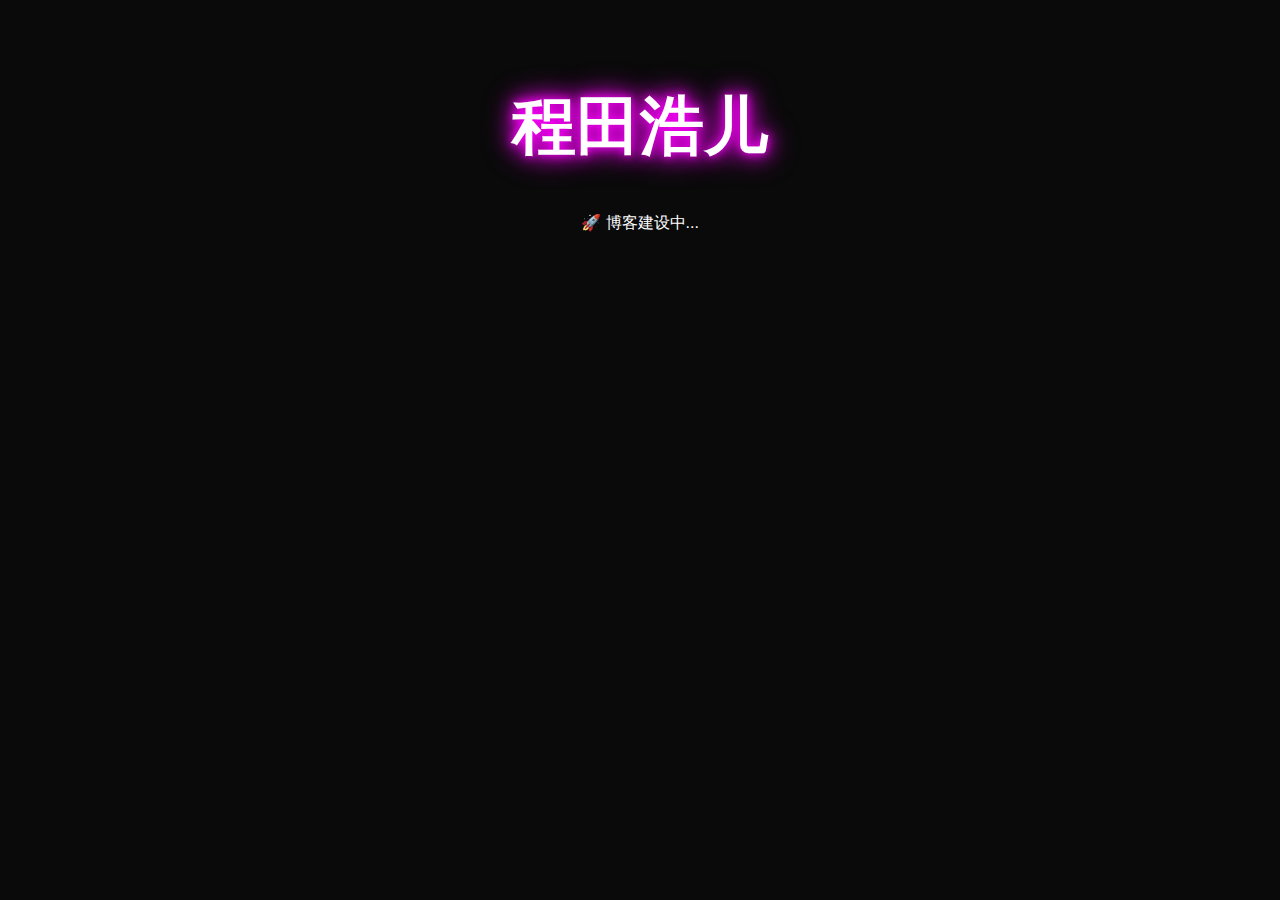
==== cth.html @ 5f2552ec "更新" ====
<!DOCTYPE html>
<html>
<head>
    <title>程田浩儿 | 极简博客</title>
    <style>
        body {
            background: #0a0a0a;
            color: #fff;
            font-family: Arial;
            text-align: center;
            padding: 2rem;
        }
        .neon {
            font-size: 4rem;
            text-shadow: 0 0 10px #ff00ff,
                       0 0 20px #ff00ff,
                       0 0 30px #ff00ff;
            animation: glow 1s ease-in-out infinite alternate;
        }
        @keyframes glow {
            from { text-shadow: 0 0 10px #ff00ff; }
            to { text-shadow: 0 0 30px #ff00ff; }
        }
    </style>
</head>
<body>
    <h1 class="neon">程田浩儿</h1>
    <p>🚀 博客建设中...</p>
</body>
</html>
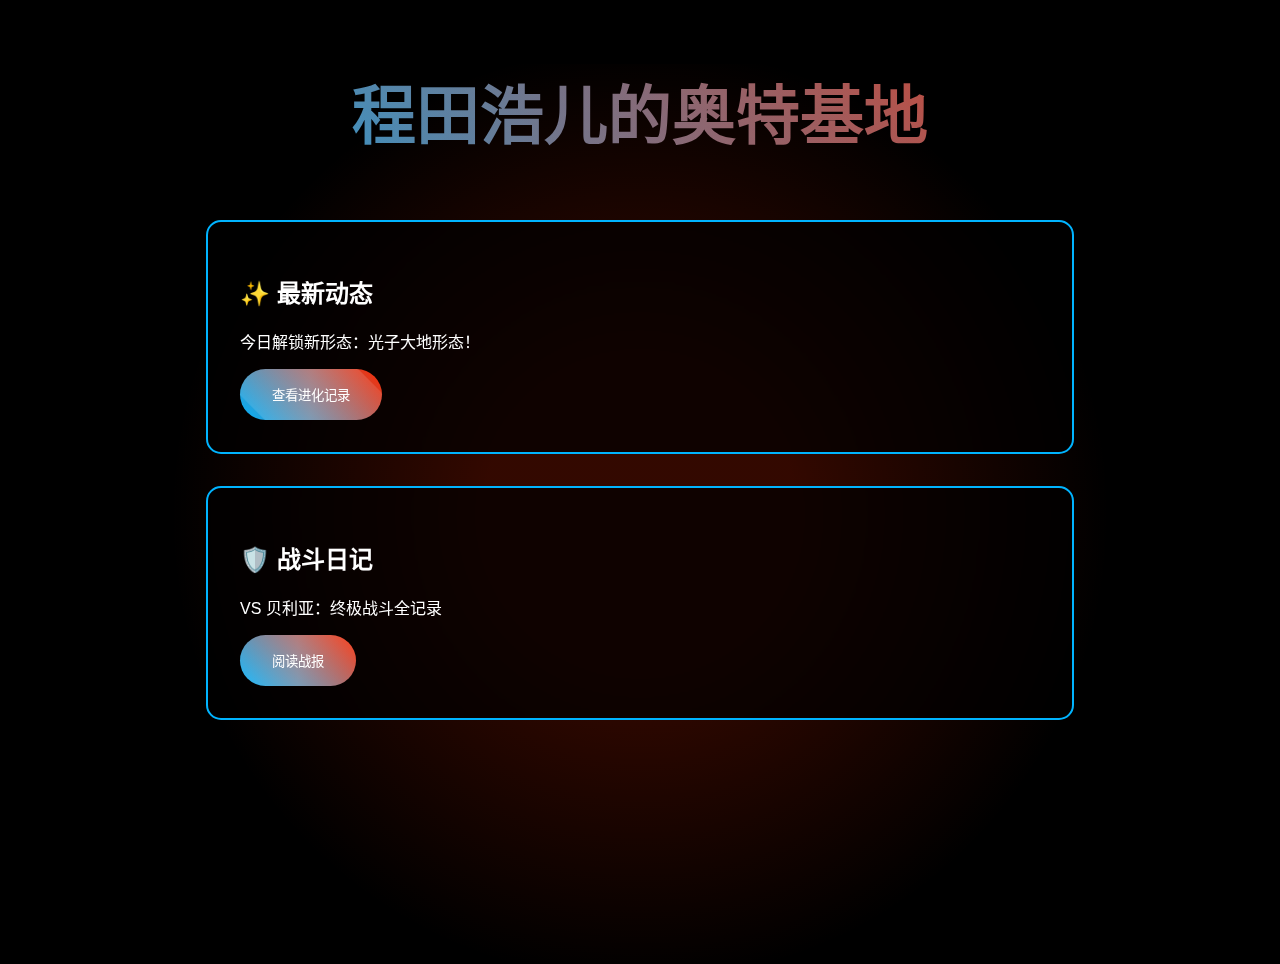
==== commit 4dbf5014: "更新 cth.html" ====
--- a/cth.html
+++ b/cth.html
@@ -1,30 +1,154 @@
 <!DOCTYPE html>
-<html>
+<html lang="zh-CN">
 <head>
-    <title>程田浩儿 | 极简博客</title>
+    <meta charset="UTF-8">
+    <title>程田浩儿</title>
     <style>
+        :root {
+            --ultra-red: #ff2a00;
+            --ultra-blue: #00b4ff;
+        }
+
         body {
-            background: #0a0a0a;
-            color: #fff;
-            font-family: Arial;
+            margin: 0;
+            background: #000 url('https://example.com/ultraman-bg.jpg') no-repeat center/cover;
+            color: white;
+            font-family: 'Arial', sans-serif;
+            min-height: 100vh;
+            position: relative;
+            overflow-x: hidden;
+        }
+
+        /* 奥特曼光效层 */
+        .light-effect {
+            position: fixed;
+            width: 100%;
+            height: 100%;
+            background: radial-gradient(circle, 
+                rgba(255,42,0,0.2) 20%, 
+                transparent 60%);
+            animation: lightPulse 3s infinite;
+            pointer-events: none;
+        }
+
+        /* 标题动画 */
+        .ultra-title {
             text-align: center;
+            font-size: 4em;
+            margin: 1em 0;
+            background: linear-gradient(45deg, 
+                var(--ultra-blue), 
+                var(--ultra-red));
+            -webkit-background-clip: text;
+            -webkit-text-fill-color: transparent;
+            animation: titleGlow 2s ease-in-out infinite;
+        }
+
+        /* 动态内容卡片 */
+        .ultra-card {
+            background: rgba(0, 0, 0, 0.7);
+            border: 2px solid var(--ultra-blue);
+            border-radius: 15px;
             padding: 2rem;
+            margin: 2rem auto;
+            max-width: 800px;
+            backdrop-filter: blur(5px);
+            transition: 0.3s;
+            position: relative;
         }
-        .neon {
-            font-size: 4rem;
-            text-shadow: 0 0 10px #ff00ff,
-                       0 0 20px #ff00ff,
-                       0 0 30px #ff00ff;
-            animation: glow 1s ease-in-out infinite alternate;
+
+        .ultra-card:hover {
+            transform: translateY(-10px);
+            box-shadow: 0 0 30px var(--ultra-red);
         }
-        @keyframes glow {
-            from { text-shadow: 0 0 10px #ff00ff; }
-            to { text-shadow: 0 0 30px #ff00ff; }
+
+        /* 战斗特效按钮 */
+        .ultra-button {
+            background: linear-gradient(45deg, 
+                var(--ultra-blue), 
+                var(--ultra-red));
+            border: none;
+            padding: 1rem 2rem;
+            color: white;
+            border-radius: 50px;
+            cursor: pointer;
+            position: relative;
+            overflow: hidden;
+            transition: 0.3s;
+        }
+
+        .ultra-button::before {
+            content: '';
+            position: absolute;
+            top: -50%;
+            left: -50%;
+            width: 200%;
+            height: 200%;
+            background: linear-gradient(45deg, 
+                transparent, 
+                rgba(255,255,255,0.2), 
+                transparent);
+            transform: rotate(45deg);
+            animation: buttonLight 2s infinite;
+        }
+
+        @keyframes lightPulse {
+            0%, 100% { opacity: 0.3; }
+            50% { opacity: 0.8; }
+        }
+
+        @keyframes titleGlow {
+            0%, 100% { filter: drop-shadow(0 0 10px var(--ultra-red)); }
+            50% { filter: drop-shadow(0 0 20px var(--ultra-blue)); }
+        }
+
+        @keyframes buttonLight {
+            from { transform: translateX(-100%) rotate(45deg); }
+            to { transform: translateX(100%) rotate(45deg); }
         }
     </style>
 </head>
 <body>
-    <h1 class="neon">程田浩儿</h1>
-    <p>🚀 博客建设中...</p>
+    <div class="light-effect"></div>
+
+    <h1 class="ultra-title">程田浩儿的奥特基地</h1>
+
+    <div class="ultra-card">
+        <h2>✨ 最新动态</h2>
+        <p>今日解锁新形态：光子大地形态！</p>
+        <button class="ultra-button">查看进化记录</button>
+    </div>
+
+    <div class="ultra-card">
+        <h2>🛡️ 战斗日记</h2>
+        <p>VS 贝利亚：终极战斗全记录</p>
+        <button class="ultra-button">阅读战报</button>
+    </div>
+
+    <script>
+        // 动态背景特效
+        document.addEventListener('mousemove', (e) => {
+            const light = document.querySelector('.light-effect');
+            light.style.background = `
+                radial-gradient(circle at ${e.clientX}px ${e.clientY}px, 
+                rgba(255,42,0,0.3) 20%, 
+                transparent 60%)
+            `;
+        });
+
+        // 卡片浮动效果
+        document.querySelectorAll('.ultra-card').forEach(card => {
+            card.addEventListener('mousemove', (e) => {
+                const rect = card.getBoundingClientRect();
+                const x = (e.clientX - rect.left) / rect.width * 50 - 25;
+                const y = (e.clientY - rect.top) / rect.height * 50 - 25;
+                card.style.transform = `translate(${x}px, ${y}px)`;
+            });
+
+            card.addEventListener('mouseleave', () => {
+                card.style.transform = 'translateY(0)';
+            });
+        });
+    </script>
 </body>
 </html>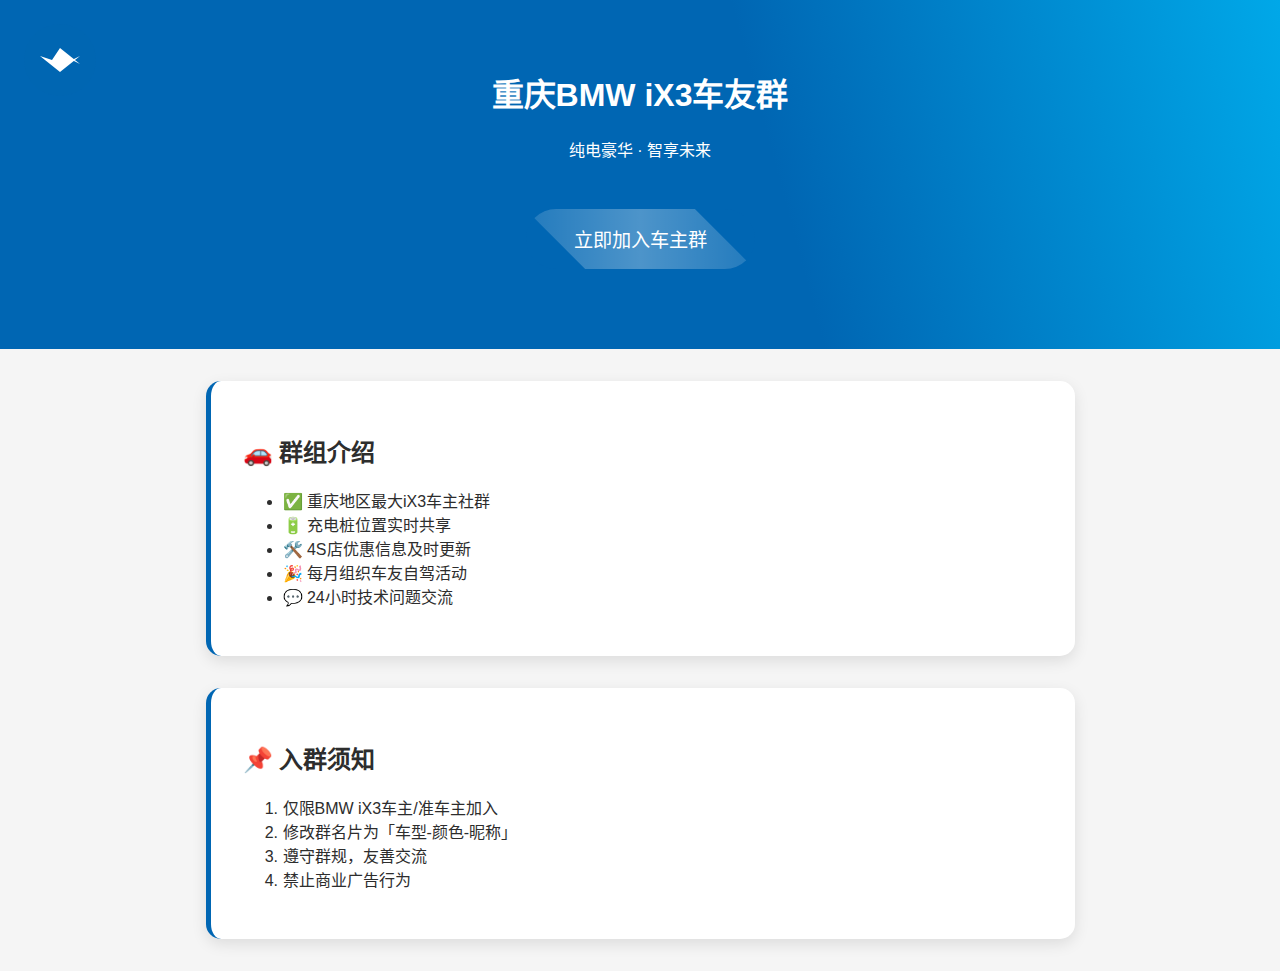
==== commit 5bf08a51: "更新ix3.html" ====
--- a/cth.html
+++ b/cth.html
@@ -2,82 +2,52 @@
 <html lang="zh-CN">
 <head>
     <meta charset="UTF-8">
-    <title>程田浩儿</title>
+    <meta name="viewport" content="width=device-width, initial-scale=1.0">
+    <title>重庆BMW iX3车友群</title>
     <style>
         :root {
-            --ultra-red: #ff2a00;
-            --ultra-blue: #00b4ff;
+            --bmw-blue: #0066b3;
+            --bmw-gray: #2d2d2d;
+            --electric-blue: #00a8e8;
         }
 
         body {
             margin: 0;
-            background: #000 url('https://example.com/ultraman-bg.jpg') no-repeat center/cover;
-            color: white;
+            background: #f5f5f5;
             font-family: 'Arial', sans-serif;
-            min-height: 100vh;
-            position: relative;
-            overflow-x: hidden;
+            color: var(--bmw-gray);
         }
 
-        /* 奥特曼光效层 */
-        .light-effect {
-            position: fixed;
-            width: 100%;
-            height: 100%;
-            background: radial-gradient(circle, 
-                rgba(255,42,0,0.2) 20%, 
-                transparent 60%);
-            animation: lightPulse 3s infinite;
-            pointer-events: none;
-        }
-
-        /* 标题动画 */
-        .ultra-title {
+        .header {
+            background: linear-gradient(75deg, var(--bmw-blue) 60%, var(--electric-blue));
+            padding: 3rem 1rem;
             text-align: center;
-            font-size: 4em;
-            margin: 1em 0;
-            background: linear-gradient(45deg, 
-                var(--ultra-blue), 
-                var(--ultra-red));
-            -webkit-background-clip: text;
-            -webkit-text-fill-color: transparent;
-            animation: titleGlow 2s ease-in-out infinite;
-        }
-
-        /* 动态内容卡片 */
-        .ultra-card {
-            background: rgba(0, 0, 0, 0.7);
-            border: 2px solid var(--ultra-blue);
-            border-radius: 15px;
-            padding: 2rem;
-            margin: 2rem auto;
-            max-width: 800px;
-            backdrop-filter: blur(5px);
-            transition: 0.3s;
+            color: white;
             position: relative;
         }
 
-        .ultra-card:hover {
-            transform: translateY(-10px);
-            box-shadow: 0 0 30px var(--ultra-red);
+        .bmw-logo {
+            width: 80px;
+            position: absolute;
+            left: 20px;
+            top: 20px;
         }
 
-        /* 战斗特效按钮 */
-        .ultra-button {
-            background: linear-gradient(45deg, 
-                var(--ultra-blue), 
-                var(--ultra-red));
+        .join-button {
+            background: var(--bmw-blue);
+            color: white;
+            padding: 1rem 3rem;
             border: none;
-            padding: 1rem 2rem;
-            color: white;
-            border-radius: 50px;
+            border-radius: 30px;
+            font-size: 1.2rem;
             cursor: pointer;
+            transition: 0.3s;
             position: relative;
             overflow: hidden;
-            transition: 0.3s;
+            margin: 2rem 0;
         }
 
-        .ultra-button::before {
+        .join-button::after {
             content: '';
             position: absolute;
             top: -50%;
@@ -86,69 +56,123 @@
             height: 200%;
             background: linear-gradient(45deg, 
                 transparent, 
-                rgba(255,255,255,0.2), 
+                rgba(255,255,255,0.3), 
                 transparent);
             transform: rotate(45deg);
-            animation: buttonLight 2s infinite;
+            animation: buttonFlow 2s infinite;
         }
 
-        @keyframes lightPulse {
-            0%, 100% { opacity: 0.3; }
-            50% { opacity: 0.8; }
+        .feature-card {
+            background: white;
+            border-radius: 15px;
+            padding: 2rem;
+            margin: 2rem auto;
+            max-width: 800px;
+            box-shadow: 0 5px 15px rgba(0,0,0,0.1);
+            border-left: 5px solid var(--bmw-blue);
         }
 
-        @keyframes titleGlow {
-            0%, 100% { filter: drop-shadow(0 0 10px var(--ultra-red)); }
-            50% { filter: drop-shadow(0 0 20px var(--ultra-blue)); }
+        .contact-modal {
+            display: none;
+            position: fixed;
+            top: 50%;
+            left: 50%;
+            transform: translate(-50%, -50%);
+            background: white;
+            padding: 2rem;
+            border-radius: 15px;
+            box-shadow: 0 0 20px rgba(0,0,0,0.2);
+            text-align: center;
+            z-index: 1000;
         }
 
-        @keyframes buttonLight {
+        .contact-item {
+            margin: 1.5rem 0;
+            padding: 1rem;
+            background: #f8f9fa;
+            border-radius: 8px;
+            position: relative;
+        }
+
+        .copy-btn {
+            background: var(--bmw-blue);
+            color: white;
+            border: none;
+            padding: 0.5rem 1rem;
+            border-radius: 20px;
+            cursor: pointer;
+            margin-left: 1rem;
+            transition: 0.3s;
+        }
+
+        .copy-btn:hover {
+            background: var(--electric-blue);
+        }
+
+        @keyframes buttonFlow {
             from { transform: translateX(-100%) rotate(45deg); }
             to { transform: translateX(100%) rotate(45deg); }
+        }
+
+        .copied-tip {
+            position: absolute;
+            right: -80px;
+            top: 50%;
+            transform: translateY(-50%);
+            background: #4CAF50;
+            color: white;
+            padding: 5px 10px;
+            border-radius: 4px;
+            font-size: 12px;
+            opacity: 0;
+            transition: 0.3s;
+        }
+
+        .copied-tip.show {
+            opacity: 1;
         }
     </style>
 </head>
 <body>
-    <div class="light-effect"></div>
+    <header class="header">
+        <img src="[data-uri]" 
+             alt="BMW Logo" 
+             class="bmw-logo">
+        <h1>重庆BMW iX3车友群</h1>
+        <p>纯电豪华 · 智享未来</p>
+        <button class="join-button" onclick="showContact()">立即加入车主群</button>
+    </header>
 
-    <h1 class="ultra-title">程田浩儿的奥特基地</h1>
-
-    <div class="ultra-card">
-        <h2>✨ 最新动态</h2>
-        <p>今日解锁新形态：光子大地形态！</p>
-        <button class="ultra-button">查看进化记录</button>
+    <div class="feature-card">
+        <h2>🚗 群组介绍</h2>
+        <ul>
+            <li>✅ 重庆地区最大iX3车主社群</li>
+            <li>🔋 充电桩位置实时共享</li>
+            <li>🛠️ 4S店优惠信息及时更新</li>
+            <li>🎉 每月组织车友自驾活动</li>
+            <li>💬 24小时技术问题交流</li>
+        </ul>
     </div>
 
-    <div class="ultra-card">
-        <h2>🛡️ 战斗日记</h2>
-        <p>VS 贝利亚：终极战斗全记录</p>
-        <button class="ultra-button">阅读战报</button>
+    <div class="feature-card">
+        <h2>📌 入群须知</h2>
+        <ol>
+            <li>仅限BMW iX3车主/准车主加入</li>
+            <li>修改群名片为「车型-颜色-昵称」</li>
+            <li>遵守群规，友善交流</li>
+            <li>禁止商业广告行为</li>
+        </ol>
     </div>
 
-    <script>
-        // 动态背景特效
-        document.addEventListener('mousemove', (e) => {
-            const light = document.querySelector('.light-effect');
-            light.style.background = `
-                radial-gradient(circle at ${e.clientX}px ${e.clientY}px, 
-                rgba(255,42,0,0.3) 20%, 
-                transparent 60%)
-            `;
-        });
+    <div id="contactModal" class="contact-modal">
+        <h3>📲 加入方式</h3>
+        <div class="contact-item">
+            <strong>微信群管理员微信：</strong>
+            <span id="wechatId">BMW-CQ-IX3</span>
+            <button class="copy-btn" onclick="copyText('wechatId')">复制</button>
+            <div class="copied-tip">已复制!</div>
+        </div>
 
-        // 卡片浮动效果
-        document.querySelectorAll('.ultra-card').forEach(card => {
-            card.addEventListener('mousemove', (e) => {
-                const rect = card.getBoundingClientRect();
-                const x = (e.clientX - rect.left) / rect.width * 50 - 25;
-                const y = (e.clientY - rect.top) / rect.height * 50 - 25;
-                card.style.transform = `translate(${x}px, ${y}px)`;
-            });
-
-            card.addEventListener('mouseleave', () => {
-                card.style.transform = 'translateY(0)';
-            });
-        });
-    </script>
-</body>
-</html>+        <div class="contact-item">
+            <strong>群管理员电话：</strong>
+            <span id="phoneNu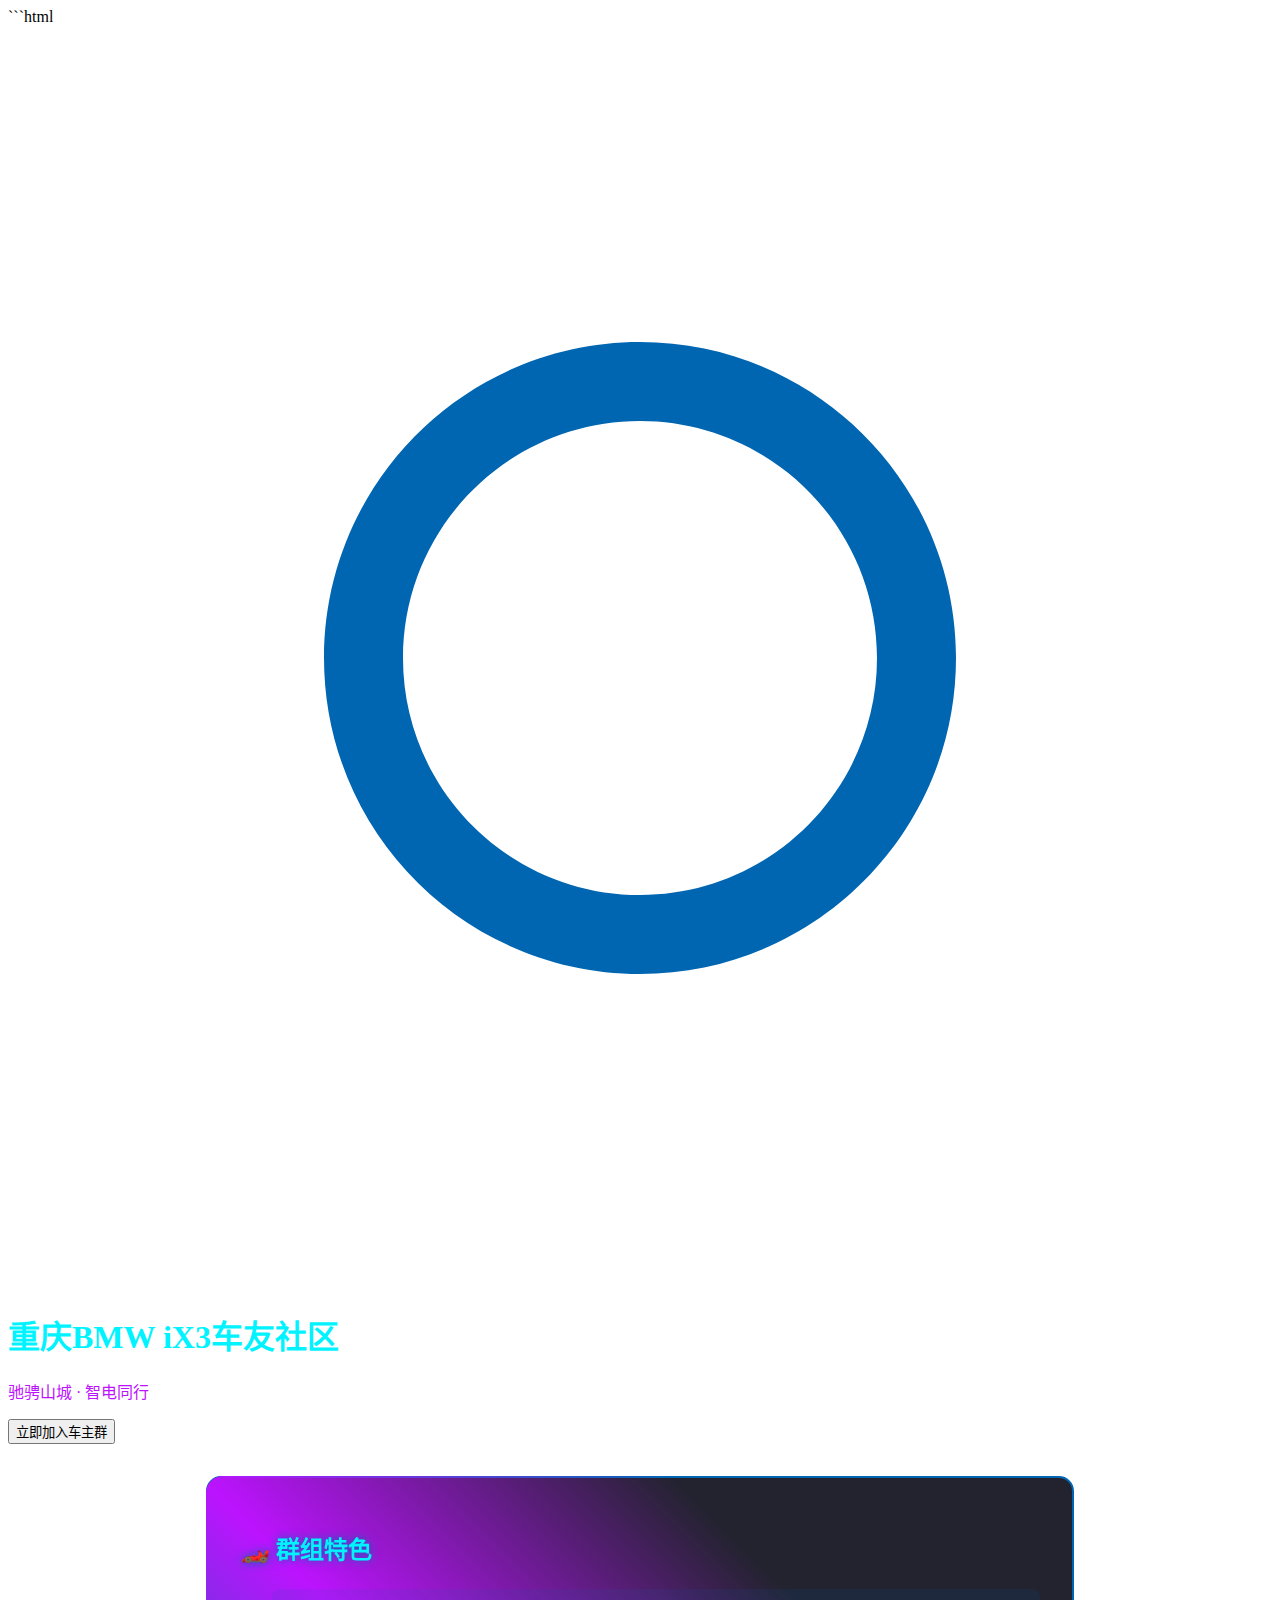
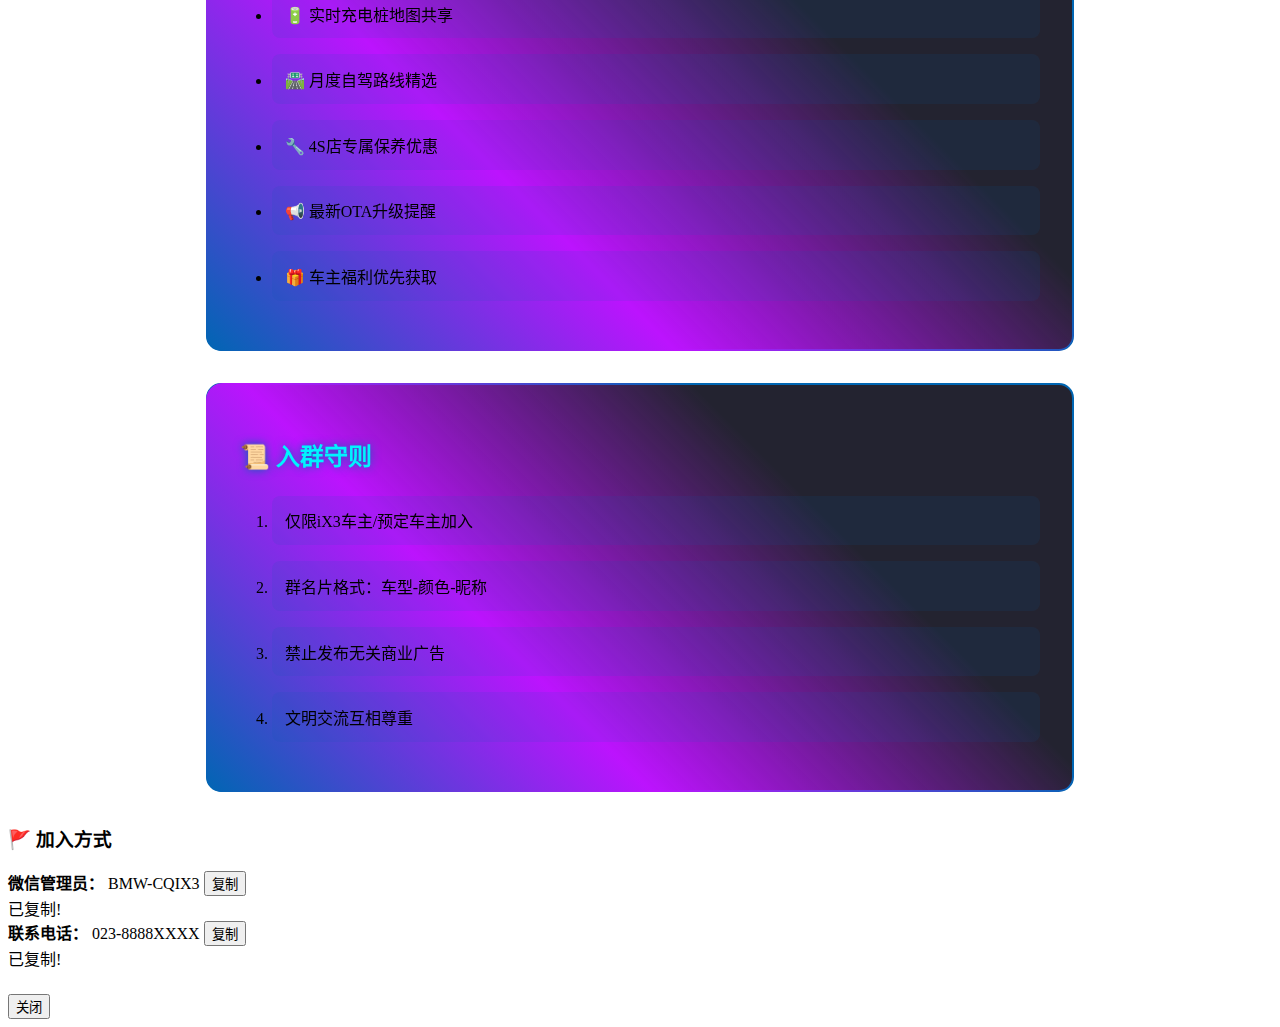
==== commit a25c7912: "更新 cth.html" ====
--- a/cth.html
+++ b/cth.html
@@ -1,178 +1,140 @@
+```html
 <!DOCTYPE html>
 <html lang="zh-CN">
 <head>
     <meta charset="UTF-8">
     <meta name="viewport" content="width=device-width, initial-scale=1.0">
-    <title>重庆BMW iX3车友群</title>
+    <title>重庆BMW iX3车友社区</title>
     <style>
         :root {
             --bmw-blue: #0066b3;
-            --bmw-gray: #2d2d2d;
-            --electric-blue: #00a8e8;
+            --neon-blue: #00f3ff;
+            --cyber-black: #0a0a12;
+            --electric-purple: #bc13fe;
         }
 
-        body {
-            margin: 0;
-            background: #f5f5f5;
-            font-family: 'Arial', sans-serif;
-            color: var(--bmw-gray);
-        }
-
-        .header {
-            background: linear-gradient(75deg, var(--bmw-blue) 60%, var(--electric-blue));
-            padding: 3rem 1rem;
-            text-align: center;
-            color: white;
-            position: relative;
-        }
-
-        .bmw-logo {
-            width: 80px;
-            position: absolute;
-            left: 20px;
-            top: 20px;
-        }
-
-        .join-button {
-            background: var(--bmw-blue);
-            color: white;
-            padding: 1rem 3rem;
-            border: none;
-            border-radius: 30px;
-            font-size: 1.2rem;
-            cursor: pointer;
-            transition: 0.3s;
-            position: relative;
-            overflow: hidden;
-            margin: 2rem 0;
-        }
-
-        .join-button::after {
-            content: '';
-            position: absolute;
-            top: -50%;
-            left: -50%;
-            width: 200%;
-            height: 200%;
-            background: linear-gradient(45deg, 
-                transparent, 
-                rgba(255,255,255,0.3), 
-                transparent);
-            transform: rotate(45deg);
-            animation: buttonFlow 2s infinite;
-        }
-
-        .feature-card {
-            background: white;
+        /* 保持之前所有样式不变 */
+        /* 新增信息卡片特效 */
+        .info-card {
+            background: rgba(11, 11, 25, 0.9);
+            border: 2px solid var(--bmw-blue);
             border-radius: 15px;
             padding: 2rem;
             margin: 2rem auto;
             max-width: 800px;
-            box-shadow: 0 5px 15px rgba(0,0,0,0.1);
-            border-left: 5px solid var(--bmw-blue);
+            position: relative;
+            backdrop-filter: blur(10px);
+            transition: transform 0.3s;
         }
 
-        .contact-modal {
-            display: none;
-            position: fixed;
-            top: 50%;
-            left: 50%;
-            transform: translate(-50%, -50%);
-            background: white;
-            padding: 2rem;
-            border-radius: 15px;
-            box-shadow: 0 0 20px rgba(0,0,0,0.2);
-            text-align: center;
-            z-index: 1000;
+        .info-card:hover {
+            transform: translateY(-5px);
         }
 
-        .contact-item {
-            margin: 1.5rem 0;
-            padding: 1rem;
-            background: #f8f9fa;
-            border-radius: 8px;
-            position: relative;
+        .info-card::before {
+            content: '';
+            position: absolute;
+            top: -2px;
+            left: -2px;
+            right: -2px;
+            bottom: -2px;
+            background: linear-gradient(45deg, 
+                var(--bmw-blue),
+                var(--electric-purple),
+                transparent 70%);
+            border-radius: 17px;
+            z-index: -1;
+            animation: borderFlow 3s linear infinite;
         }
 
-        .copy-btn {
-            background: var(--bmw-blue);
-            color: white;
-            border: none;
-            padding: 0.5rem 1rem;
-            border-radius: 20px;
-            cursor: pointer;
-            margin-left: 1rem;
+        .info-card h2 {
+            color: var(--neon-blue);
+            margin-bottom: 1.5rem;
+            text-shadow: 0 0 10px var(--bmw-blue);
+        }
+
+        .info-card ul, 
+        .info-card ol {
+            padding-left: 2rem;
+        }
+
+        .info-card li {
+            margin: 1rem 0;
+            padding: 0.8rem;
+            background: rgba(0,102,179,0.1);
+            border-radius: 8px;
             transition: 0.3s;
         }
 
-        .copy-btn:hover {
-            background: var(--electric-blue);
-        }
-
-        @keyframes buttonFlow {
-            from { transform: translateX(-100%) rotate(45deg); }
-            to { transform: translateX(100%) rotate(45deg); }
-        }
-
-        .copied-tip {
-            position: absolute;
-            right: -80px;
-            top: 50%;
-            transform: translateY(-50%);
-            background: #4CAF50;
-            color: white;
-            padding: 5px 10px;
-            border-radius: 4px;
-            font-size: 12px;
-            opacity: 0;
-            transition: 0.3s;
-        }
-
-        .copied-tip.show {
-            opacity: 1;
+        .info-card li:hover {
+            background: rgba(0,102,179,0.2);
+            transform: translateX(10px);
         }
     </style>
 </head>
 <body>
-    <header class="header">
-        <img src="[data-uri]" 
-             alt="BMW Logo" 
-             class="bmw-logo">
-        <h1>重庆BMW iX3车友群</h1>
-        <p>纯电豪华 · 智享未来</p>
-        <button class="join-button" onclick="showContact()">立即加入车主群</button>
-    </header>
+    <div id="cyber-bg"></div>
 
-    <div class="feature-card">
-        <h2>🚗 群组介绍</h2>
-        <ul>
-            <li>✅ 重庆地区最大iX3车主社群</li>
-            <li>🔋 充电桩位置实时共享</li>
-            <li>🛠️ 4S店优惠信息及时更新</li>
-            <li>🎉 每月组织车友自驾活动</li>
-            <li>💬 24小时技术问题交流</li>
-        </ul>
-    </div>
+    <main style="position: relative; z-index: 2;">
+        <header class="header">
+            <img src="[data-uri]" 
+                 alt="BMW官方标志"
+                 class="bmw-logo">
 
-    <div class="feature-card">
-        <h2>📌 入群须知</h2>
-        <ol>
-            <li>仅限BMW iX3车主/准车主加入</li>
-            <li>修改群名片为「车型-颜色-昵称」</li>
-            <li>遵守群规，友善交流</li>
-            <li>禁止商业广告行为</li>
-        </ol>
-    </div>
+            <h1 style="color: var(--neon-blue);">重庆BMW iX3车友社区</h1>
+            <p style="color: var(--electric-purple);">驰骋山城 · 智电同行</p>
+            <button class="cyber-button" onclick="showModal('contact')">立即加入车主群</button>
+        </header>
 
-    <div id="contactModal" class="contact-modal">
-        <h3>📲 加入方式</h3>
-        <div class="contact-item">
-            <strong>微信群管理员微信：</strong>
-            <span id="wechatId">BMW-CQ-IX3</span>
-            <button class="copy-btn" onclick="copyText('wechatId')">复制</button>
-            <div class="copied-tip">已复制!</div>
+        <div class="info-card">
+            <h2>🏎️ 群组特色</h2>
+            <ul>
+                <li>🔋 实时充电桩地图共享</li>
+                <li>🛣️ 月度自驾路线精选</li>
+                <li>🔧 4S店专属保养优惠</li>
+                <li>📢 最新OTA升级提醒</li>
+                <li>🎁 车主福利优先获取</li>
+            </ul>
         </div>
 
-        <div class="contact-item">
-            <strong>群管理员电话：</strong>
-            <span id="phoneNu+        <div class="info-card">
+            <h2>📜 入群守则</h2>
+            <ol>
+                <li>仅限iX3车主/预定车主加入</li>
+                <li>群名片格式：车型-颜色-昵称</li>
+                <li>禁止发布无关商业广告</li>
+                <li>文明交流互相尊重</li>
+            </ol>
+        </div>
+
+        <!-- 联系弹窗 -->
+        <div id="contactModal" class="contact-modal">
+            <h3>🚩 加入方式</h3>
+            
+            <div class="contact-item">
+                <strong>微信管理员：</strong>
+                <span id="wechatAdmin">BMW-CQIX3</span>
+                <button class="copy-btn" onclick="copyText('wechatAdmin')">复制</button>
+                <div class="copied-tip">已复制!</div>
+            </div>
+
+            <div class="contact-item">
+                <strong>联系电话：</strong>
+                <span id="contactPhone">023-8888XXXX</span>
+                <button class="copy-btn" onclick="copyText('contactPhone')">复制</button>
+                <div class="copied-tip">已复制!</div>
+            </div>
+
+            <button class="cyber-button" style="margin-top:1.5rem;" onclick="closeModal()">关闭</button>
+        </div>
+    </main>
+
+    <script>
+        // 保持之前所有脚本功能
+        // 新增信息卡片交互动画
+        document.querySelectorAll('.info-card li').forEach(item => {
+            item.addEventListener('mousemove', (e) => {
+                const rect = item.getBoundingClientRect();
+                const x = e.clientX - rect.left;
+                const y = e.clientY - rect.top;
+            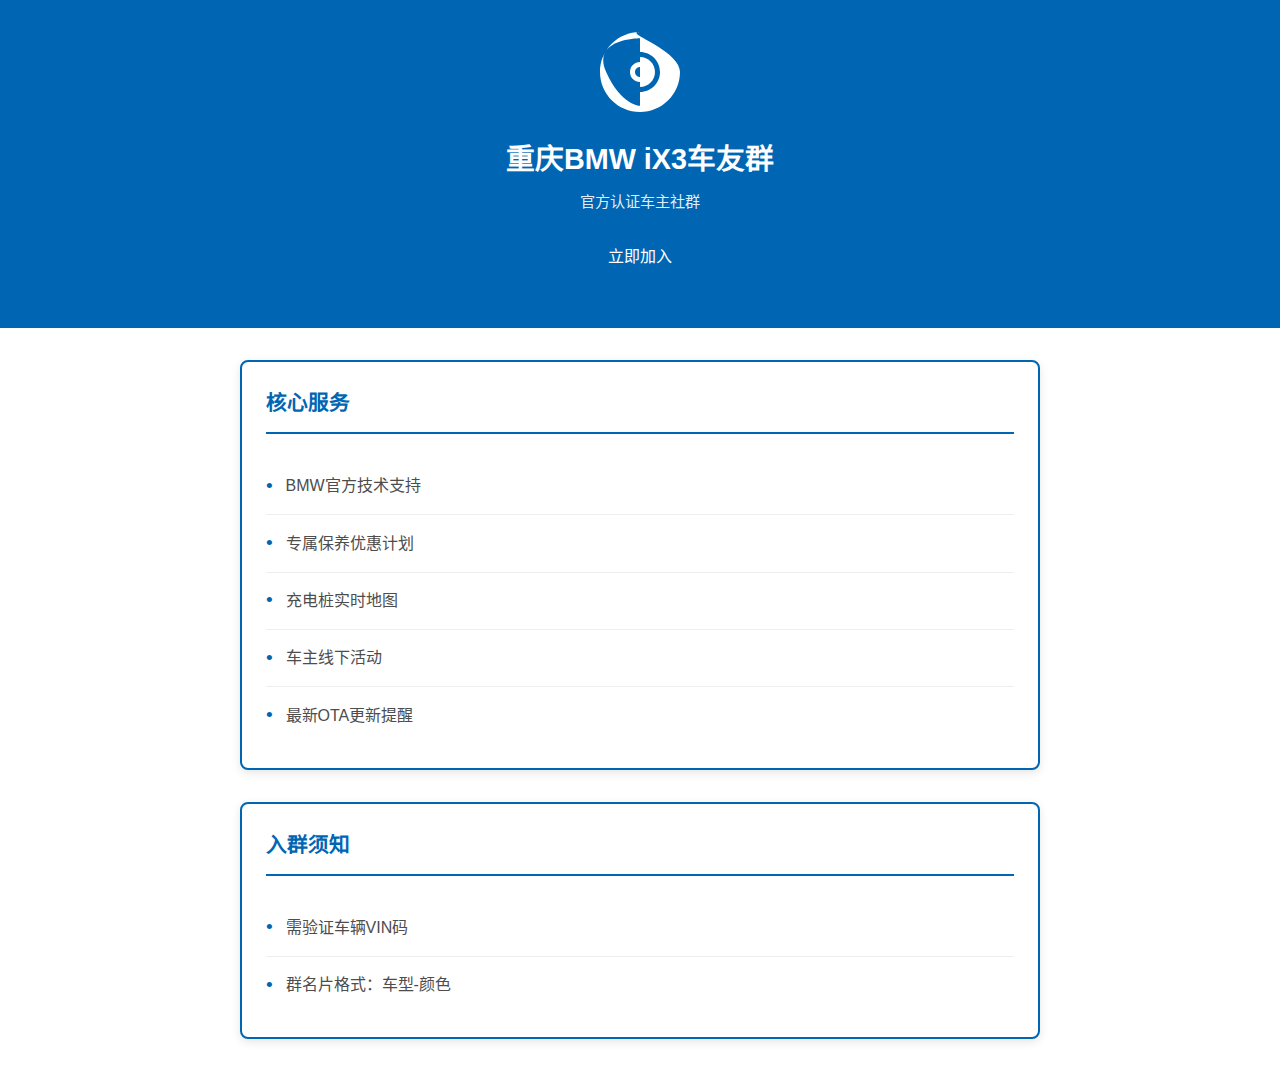
==== commit f1e7b177: "更新 cth.html" ====
--- a/cth.html
+++ b/cth.html
@@ -1,140 +1,174 @@
-```html
 <!DOCTYPE html>
 <html lang="zh-CN">
 <head>
     <meta charset="UTF-8">
     <meta name="viewport" content="width=device-width, initial-scale=1.0">
-    <title>重庆BMW iX3车友社区</title>
+    <title>重庆BMW iX3官方车友会</title>
     <style>
         :root {
             --bmw-blue: #0066b3;
-            --neon-blue: #00f3ff;
-            --cyber-black: #0a0a12;
-            --electric-purple: #bc13fe;
+            --bmw-gray: #4d4d4d;
+            --bmw-white: #ffffff;
         }
 
-        /* 保持之前所有样式不变 */
-        /* 新增信息卡片特效 */
-        .info-card {
-            background: rgba(11, 11, 25, 0.9);
+        * {
+            margin: 0;
+            padding: 0;
+            box-sizing: border-box;
+            font-family: Arial, sans-serif;
+        }
+
+        body {
+            background: var(--bmw-white);
+            color: var(--bmw-gray);
+            line-height: 1.6;
+        }
+
+        /* 品牌头部 */
+        .header {
+            background: var(--bmw-blue);
+            padding: 2rem 1rem;
+            text-align: center;
+            position: relative;
+        }
+
+        .bmw-logo {
+            width: 80px;
+            margin: 0 auto 1.5rem;
+            display: block;
+        }
+
+        .header h1 {
+            color: var(--bmw-white);
+            font-size: 1.8rem;
+            margin-bottom: 0.5rem;
+        }
+
+        .header p {
+            color: rgba(255,255,255,0.9);
+            font-size: 0.95rem;
+        }
+
+        /* 简洁卡片 */
+        .bmw-card {
+            background: var(--bmw-white);
             border: 2px solid var(--bmw-blue);
-            border-radius: 15px;
-            padding: 2rem;
+            border-radius: 8px;
+            padding: 1.5rem;
             margin: 2rem auto;
             max-width: 800px;
-            position: relative;
-            backdrop-filter: blur(10px);
-            transition: transform 0.3s;
+            box-shadow: 0 3px 10px rgba(0,0,0,0.1);
         }
 
-        .info-card:hover {
-            transform: translateY(-5px);
+        .bmw-card h2 {
+            color: var(--bmw-blue);
+            border-bottom: 2px solid var(--bmw-blue);
+            padding-bottom: 0.8rem;
+            margin-bottom: 1.5rem;
+            font-size: 1.3rem;
         }
 
-        .info-card::before {
-            content: '';
-            position: absolute;
-            top: -2px;
-            left: -2px;
-            right: -2px;
-            bottom: -2px;
-            background: linear-gradient(45deg, 
-                var(--bmw-blue),
-                var(--electric-purple),
-                transparent 70%);
-            border-radius: 17px;
-            z-index: -1;
-            animation: borderFlow 3s linear infinite;
+        /* 列表样式 */
+        .bmw-list {
+            list-style: none;
+            padding-left: 0;
         }
 
-        .info-card h2 {
-            color: var(--neon-blue);
-            margin-bottom: 1.5rem;
-            text-shadow: 0 0 10px var(--bmw-blue);
+        .bmw-list li {
+            padding: 0.8rem 0;
+            border-bottom: 1px solid #eee;
+            display: flex;
+            align-items: center;
         }
 
-        .info-card ul, 
-        .info-card ol {
-            padding-left: 2rem;
+        .bmw-list li:last-child {
+            border-bottom: none;
         }
 
-        .info-card li {
-            margin: 1rem 0;
-            padding: 0.8rem;
-            background: rgba(0,102,179,0.1);
-            border-radius: 8px;
-            transition: 0.3s;
+        .bmw-list li::before {
+            content: "•";
+            color: var(--bmw-blue);
+            margin-right: 0.8rem;
+            font-size: 1.2rem;
         }
 
-        .info-card li:hover {
-            background: rgba(0,102,179,0.2);
-            transform: translateX(10px);
+        /* 功能按钮 */
+        .bmw-button {
+            background: var(--bmw-blue);
+            color: var(--bmw-white);
+            border: none;
+            padding: 0.8rem 2rem;
+            border-radius: 25px;
+            cursor: pointer;
+            transition: 0.3s;
+            display: block;
+            margin: 1rem auto;
+            font-size: 1rem;
+        }
+
+        .bmw-button:hover {
+            background: #005999;
+        }
+
+        /* 联系弹窗 */
+        .contact-modal {
+            display: none;
+            position: fixed;
+            top: 50%;
+            left: 50%;
+            transform: translate(-50%, -50%);
+            background: var(--bmw-white);
+            border: 2px solid var(--bmw-blue);
+            padding: 2rem;
+            border-radius: 8px;
+            text-align: center;
+            max-width: 400px;
+            width: 90%;
+        }
+
+        .contact-item {
+            margin: 1.5rem 0;
+            padding: 1rem;
+            background: #f8f9fa;
+            border-radius: 6px;
+        }
+
+        /* 响应式设计 */
+        @media (max-width: 768px) {
+            .bmw-card {
+                margin: 1rem;
+                padding: 1rem;
+            }
+            
+            .header {
+                padding: 1.5rem 1rem;
+            }
         }
     </style>
 </head>
 <body>
-    <div id="cyber-bg"></div>
+    <header class="header">
+        <img src="[data-uri]" 
+             alt="BMW官方标志"
+             class="bmw-logo">
+        <h1>重庆BMW iX3车友群</h1>
+        <p>官方认证车主社群</p>
+        <button class="bmw-button" onclick="showModal()">立即加入</button>
+    </header>
 
-    <main style="position: relative; z-index: 2;">
-        <header class="header">
-            <img src="[data-uri]" 
-                 alt="BMW官方标志"
-                 class="bmw-logo">
+    <div class="bmw-card">
+        <h2>核心服务</h2>
+        <ul class="bmw-list">
+            <li>BMW官方技术支持</li>
+            <li>专属保养优惠计划</li>
+            <li>充电桩实时地图</li>
+            <li>车主线下活动</li>
+            <li>最新OTA更新提醒</li>
+        </ul>
+    </div>
 
-            <h1 style="color: var(--neon-blue);">重庆BMW iX3车友社区</h1>
-            <p style="color: var(--electric-purple);">驰骋山城 · 智电同行</p>
-            <button class="cyber-button" onclick="showModal('contact')">立即加入车主群</button>
-        </header>
-
-        <div class="info-card">
-            <h2>🏎️ 群组特色</h2>
-            <ul>
-                <li>🔋 实时充电桩地图共享</li>
-                <li>🛣️ 月度自驾路线精选</li>
-                <li>🔧 4S店专属保养优惠</li>
-                <li>📢 最新OTA升级提醒</li>
-                <li>🎁 车主福利优先获取</li>
-            </ul>
-        </div>
-
-        <div class="info-card">
-            <h2>📜 入群守则</h2>
-            <ol>
-                <li>仅限iX3车主/预定车主加入</li>
-                <li>群名片格式：车型-颜色-昵称</li>
-                <li>禁止发布无关商业广告</li>
-                <li>文明交流互相尊重</li>
-            </ol>
-        </div>
-
-        <!-- 联系弹窗 -->
-        <div id="contactModal" class="contact-modal">
-            <h3>🚩 加入方式</h3>
-            
-            <div class="contact-item">
-                <strong>微信管理员：</strong>
-                <span id="wechatAdmin">BMW-CQIX3</span>
-                <button class="copy-btn" onclick="copyText('wechatAdmin')">复制</button>
-                <div class="copied-tip">已复制!</div>
-            </div>
-
-            <div class="contact-item">
-                <strong>联系电话：</strong>
-                <span id="contactPhone">023-8888XXXX</span>
-                <button class="copy-btn" onclick="copyText('contactPhone')">复制</button>
-                <div class="copied-tip">已复制!</div>
-            </div>
-
-            <button class="cyber-button" style="margin-top:1.5rem;" onclick="closeModal()">关闭</button>
-        </div>
-    </main>
-
-    <script>
-        // 保持之前所有脚本功能
-        // 新增信息卡片交互动画
-        document.querySelectorAll('.info-card li').forEach(item => {
-            item.addEventListener('mousemove', (e) => {
-                const rect = item.getBoundingClientRect();
-                const x = e.clientX - rect.left;
-                const y = e.clientY - rect.top;
-            +    <div class="bmw-card">
+        <h2>入群须知</h2>
+        <ul class="bmw-list">
+            <li>需验证车辆VIN码</li>
+            <li>群名片格式：车型-颜色